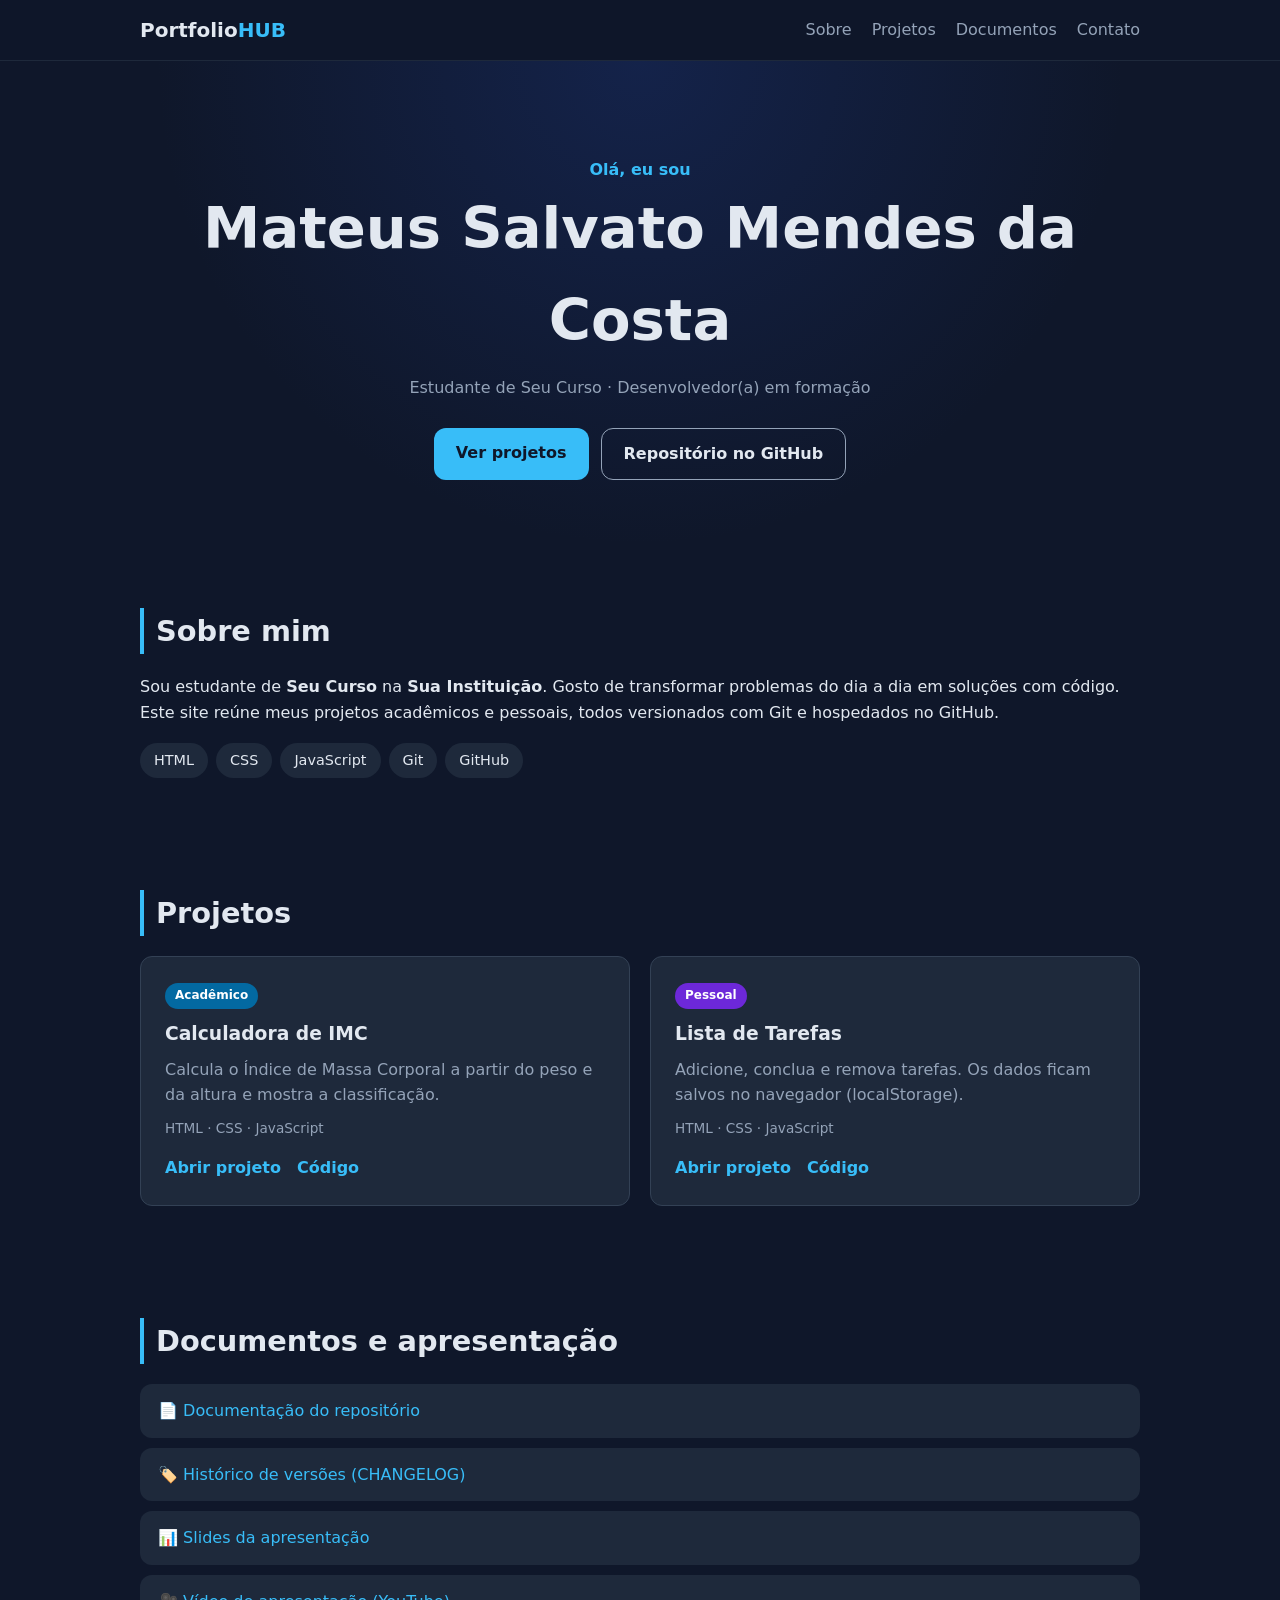
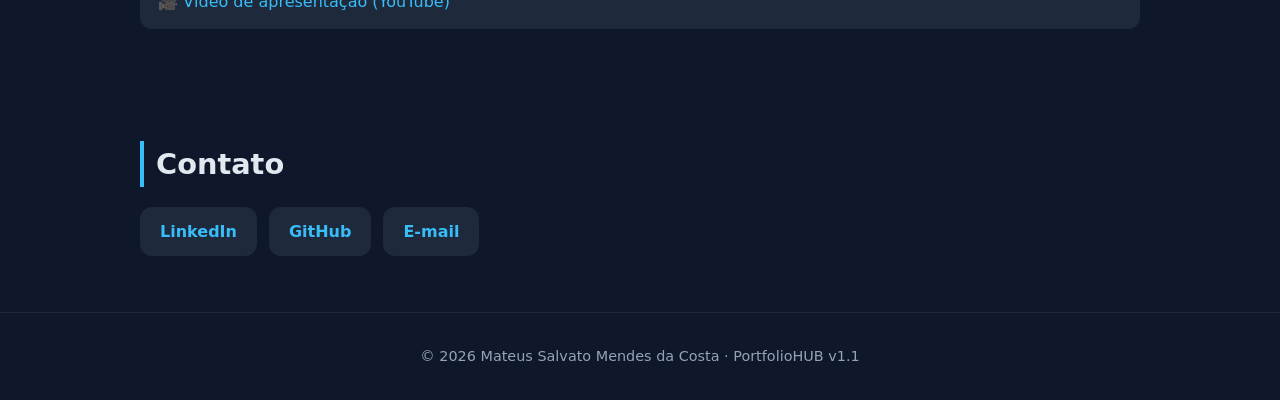
==== index.html @ 0f4beb52 "feat: versão inicial do portfólio com página web e calculadora de IMC" ====
<!DOCTYPE html>
<html lang="pt-BR">
<head>
  <meta charset="UTF-8">
  <meta name="viewport" content="width=device-width, initial-scale=1.0">
  <title>PortfolioHUB | Mateus Salvato Mendes da Costa</title>
  <meta name="description" content="Portfólio de projetos acadêmicos e pessoais de Mateus Salvato Mendes da Costa.">
  <link rel="stylesheet" href="assets/css/style.css">
</head>
<body>
  <header class="topo">
    <nav class="container nav">
      <a href="#inicio" class="logo">Portfolio<span>HUB</span></a>
      <ul>
        <li><a href="#sobre">Sobre</a></li>
        <li><a href="#projetos">Projetos</a></li>
        <li><a href="#documentos">Documentos</a></li>
        <li><a href="#contato">Contato</a></li>
      </ul>
    </nav>
  </header>

  <main>
    <section id="inicio" class="hero">
      <div class="container">
        <p class="tag">Olá, eu sou</p>
        <h1>Mateus Salvato Mendes da Costa</h1>
        <p class="sub">Estudante de Seu Curso · Desenvolvedor(a) em formação</p>
        <div class="botoes">
          <a class="btn" href="#projetos">Ver projetos</a>
          <a class="btn btn-sec" href="https://github.com/SEU-USUARIO/PortfolioHUB" target="_blank" rel="noopener">Repositório no GitHub</a>
        </div>
      </div>
    </section>

    <section id="sobre" class="container secao">
      <h2>Sobre mim</h2>
      <p>Sou estudante de <strong>Seu Curso</strong> na <strong>Sua Instituição</strong>. Gosto de transformar problemas do dia a dia em soluções com código. Este site reúne meus projetos acadêmicos e pessoais, todos versionados com Git e hospedados no GitHub.</p>
      <ul class="skills">
        <li>HTML</li><li>CSS</li><li>JavaScript</li><li>Git</li><li>GitHub</li>
      </ul>
    </section>

    <section id="projetos" class="container secao">
      <h2>Projetos</h2>
      <div class="cards">
        <article class="card">
          <span class="selo">Acadêmico</span>
          <h3>Calculadora de IMC</h3>
          <p>Calcula o Índice de Massa Corporal a partir do peso e da altura e mostra a classificação.</p>
          <p class="tec">HTML · CSS · JavaScript</p>
          <div class="links">
            <a href="projetos-academicos/calculadora-imc/">Abrir projeto</a>
            <a href="https://github.com/SEU-USUARIO/PortfolioHUB/tree/main/projetos-academicos/calculadora-imc" target="_blank" rel="noopener">Código</a>
          </div>
        </article>
        <article class="card">
          <span class="selo pessoal">Pessoal</span>
          <h3>Lista de Tarefas</h3>
          <p>Adicione, conclua e remova tarefas. Os dados ficam salvos no navegador (localStorage).</p>
          <p class="tec">HTML · CSS · JavaScript</p>
          <div class="links">
            <a href="projetos-pessoais/lista-de-tarefas/">Abrir projeto</a>
            <a href="https://github.com/SEU-USUARIO/PortfolioHUB/tree/main/projetos-pessoais/lista-de-tarefas" target="_blank" rel="noopener">Código</a>
          </div>
        </article>
      </div>
    </section>

    <section id="documentos" class="container secao">
      <h2>Documentos e apresentação</h2>
      <ul class="docs">
        <li><a href="https://github.com/SEU-USUARIO/PortfolioHUB/blob/main/documentacao/README.md" target="_blank" rel="noopener">📄 Documentação do repositório</a></li>
        <li><a href="https://github.com/SEU-USUARIO/PortfolioHUB/blob/main/CHANGELOG.md" target="_blank" rel="noopener">🏷️ Histórico de versões (CHANGELOG)</a></li>
        <li><a href="LINK-DOS-SLIDES" target="_blank" rel="noopener">📊 Slides da apresentação</a></li>
        <li><a href="LINK-DO-VIDEO" target="_blank" rel="noopener">🎥 Vídeo de apresentação (YouTube)</a></li>
      </ul>
    </section>

    <section id="contato" class="container secao">
      <h2>Contato</h2>
      <div class="contatos">
        <a href="https://www.linkedin.com/in/SEU-LINKEDIN" target="_blank" rel="noopener">LinkedIn</a>
        <a href="https://github.com/SEU-USUARIO" target="_blank" rel="noopener">GitHub</a>
        <a href="mailto:seu-email@exemplo.com">E-mail</a>
      </div>
    </section>
  </main>

  <footer class="rodape">
    <p>© <span id="ano"></span> Mateus Salvato Mendes da Costa · PortfolioHUB v1.1</p>
  </footer>

  <script>document.getElementById('ano').textContent = new Date().getFullYear();</script>
</body>
</html>
---- assets/css/style.css ----
:root {
  --fundo: #0f172a;
  --fundo-2: #1e293b;
  --texto: #e2e8f0;
  --suave: #94a3b8;
  --destaque: #38bdf8;
  --destaque-2: #a78bfa;
  --raio: 12px;
}

* { box-sizing: border-box; margin: 0; padding: 0; }
html { scroll-behavior: smooth; }
body {
  font-family: system-ui, -apple-system, "Segoe UI", Roboto, sans-serif;
  background: var(--fundo);
  color: var(--texto);
  line-height: 1.6;
}
a { color: var(--destaque); text-decoration: none; }
a:hover { text-decoration: underline; }

.container { width: min(1000px, 100% - 32px); margin-inline: auto; }

/* Topo */
.topo { position: sticky; top: 0; background: rgba(15, 23, 42, .9); backdrop-filter: blur(8px); border-bottom: 1px solid var(--fundo-2); z-index: 10; }
.nav { display: flex; align-items: center; justify-content: space-between; padding: 14px 0; gap: 16px; flex-wrap: wrap; }
.logo { font-weight: 800; font-size: 1.25rem; color: var(--texto); }
.logo span { color: var(--destaque); }
.nav ul { display: flex; gap: 20px; list-style: none; flex-wrap: wrap; }
.nav ul a { color: var(--suave); }
.nav ul a:hover { color: var(--texto); text-decoration: none; }

/* Hero */
.hero { padding: 96px 0 72px; text-align: center; background: radial-gradient(circle at top, #1e3a8a55, transparent 60%); }
.tag { color: var(--destaque); font-weight: 600; }
.hero h1 { font-size: clamp(2.2rem, 6vw, 3.6rem); }
.sub { color: var(--suave); margin: 8px 0 28px; }
.botoes { display: flex; gap: 12px; justify-content: center; flex-wrap: wrap; }
.btn { background: var(--destaque); color: var(--fundo); padding: 12px 22px; border-radius: var(--raio); font-weight: 700; }
.btn:hover { text-decoration: none; filter: brightness(1.1); }
.btn-sec { background: transparent; color: var(--texto); border: 1px solid var(--suave); }

/* Seções */
.secao { padding: 56px 0; }
.secao h2 { font-size: 1.8rem; margin-bottom: 20px; border-left: 4px solid var(--destaque); padding-left: 12px; }
.skills { display: flex; flex-wrap: wrap; gap: 8px; list-style: none; margin-top: 18px; }
.skills li { background: var(--fundo-2); padding: 6px 14px; border-radius: 999px; font-size: .9rem; }

/* Cards */
.cards { display: grid; grid-template-columns: repeat(auto-fit, minmax(260px, 1fr)); gap: 20px; }
.card { background: var(--fundo-2); padding: 24px; border-radius: var(--raio); border: 1px solid #334155; transition: transform .2s; }
.card:hover { transform: translateY(-4px); border-color: var(--destaque); }
.card h3 { margin: 10px 0 8px; }
.card p { color: var(--suave); }
.tec { font-size: .85rem; margin-top: 10px; }
.selo { display: inline-block; font-size: .75rem; font-weight: 700; padding: 3px 10px; border-radius: 999px; background: #0369a1; color: #fff; }
.selo.pessoal { background: #6d28d9; }
.links { display: flex; gap: 16px; margin-top: 16px; font-weight: 600; }

/* Documentos e contato */
.docs { list-style: none; display: grid; gap: 10px; }
.docs li { background: var(--fundo-2); padding: 14px 18px; border-radius: var(--raio); }
.contatos { display: flex; gap: 12px; flex-wrap: wrap; }
.contatos a { background: var(--fundo-2); padding: 12px 20px; border-radius: var(--raio); font-weight: 600; }

.rodape { text-align: center; color: var(--suave); padding: 32px 0; border-top: 1px solid var(--fundo-2); font-size: .9rem; }
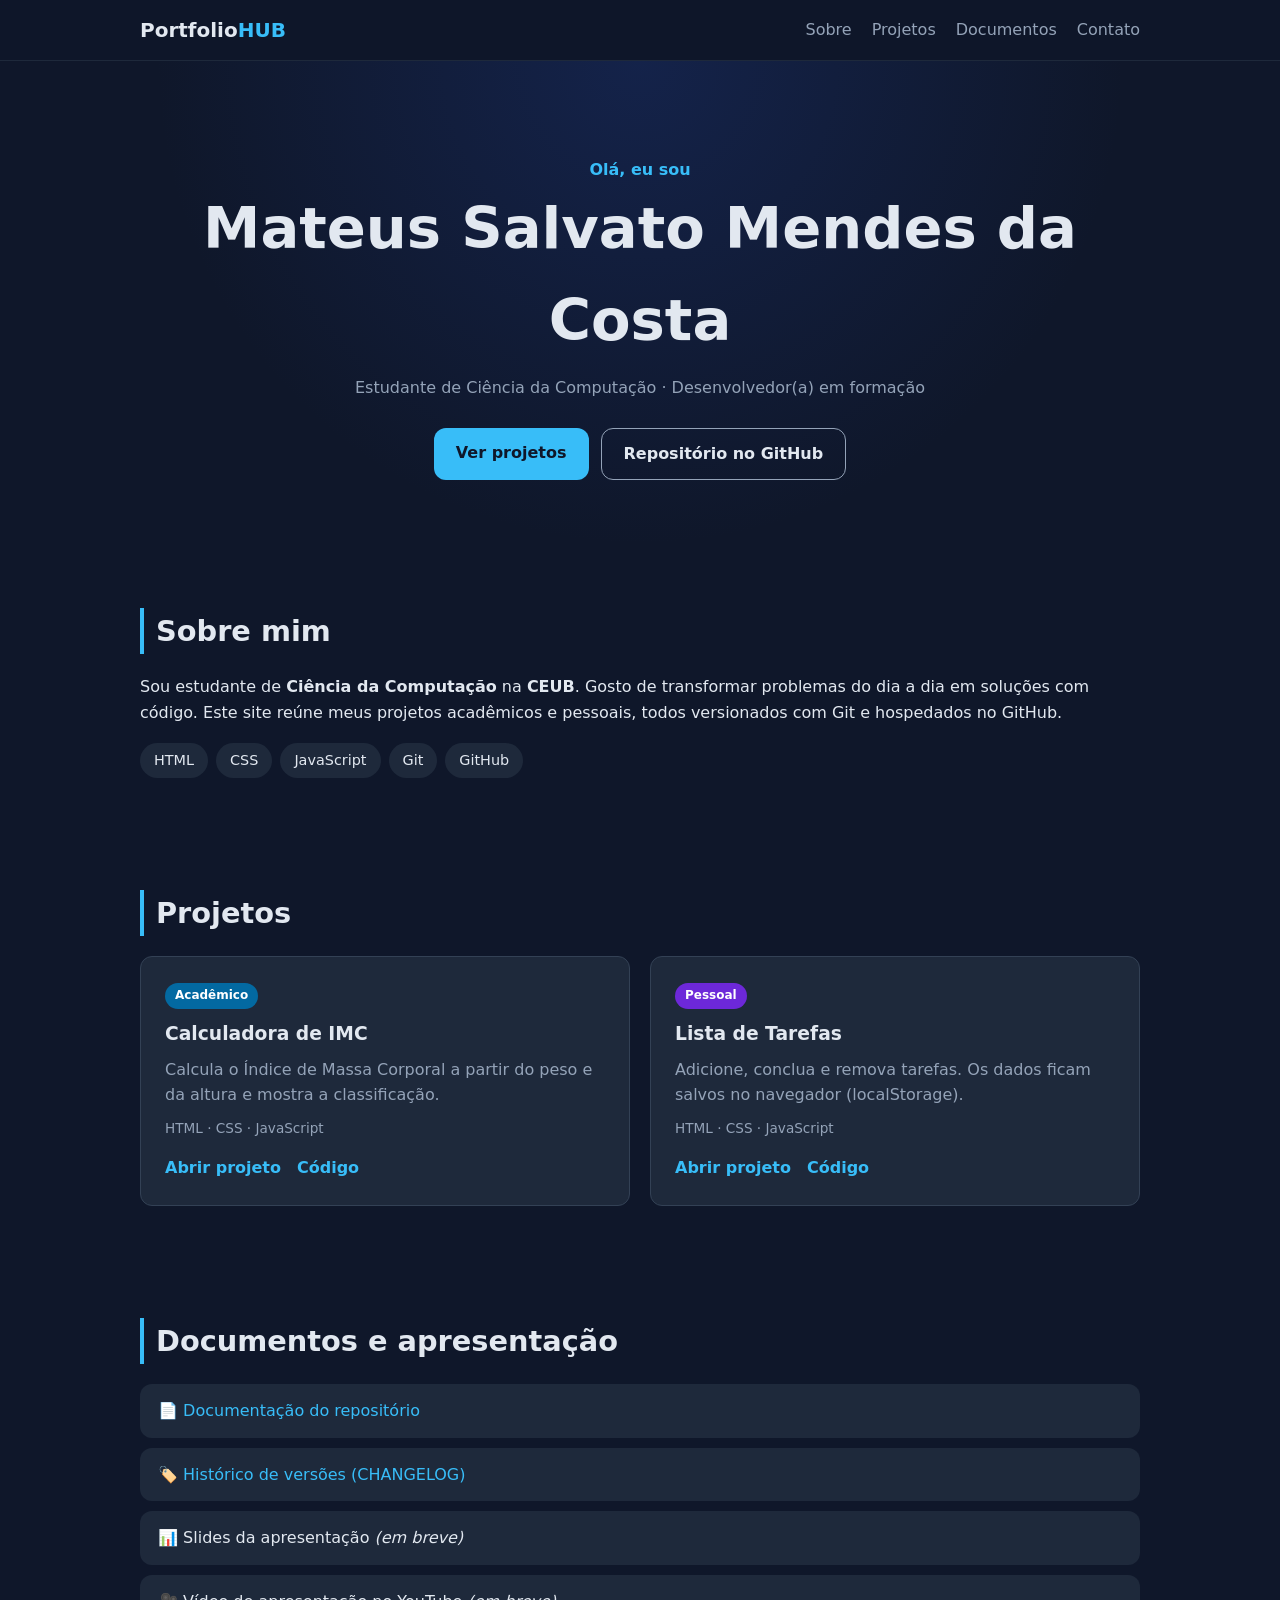
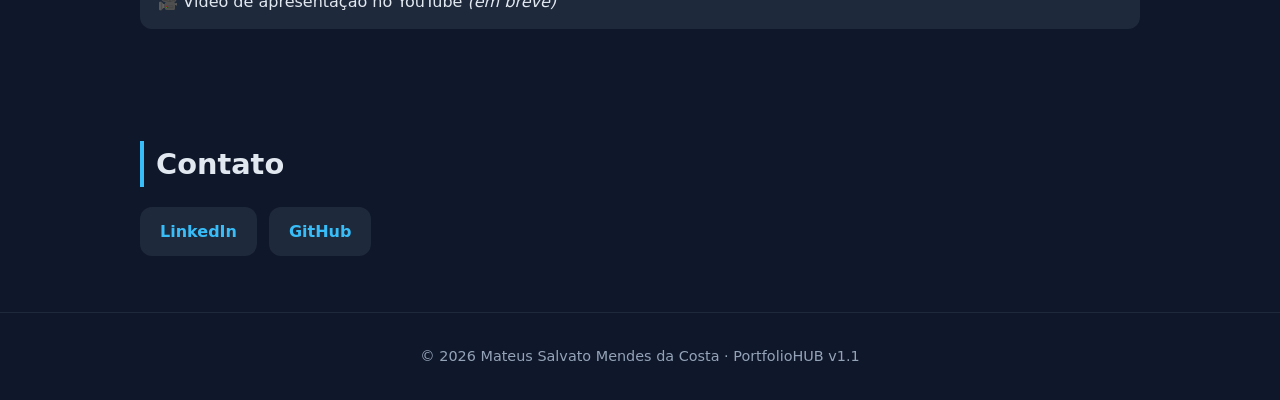
==== commit fb7cb8cb: "docs: adiciona dados pessoais, links do GitHub e LinkedIn" ====
--- a/index.html
+++ b/index.html
@@ -25,17 +25,17 @@
       <div class="container">
         <p class="tag">Olá, eu sou</p>
         <h1>Mateus Salvato Mendes da Costa</h1>
-        <p class="sub">Estudante de Seu Curso · Desenvolvedor(a) em formação</p>
+        <p class="sub">Estudante de Ciência da Computação · Desenvolvedor(a) em formação</p>
         <div class="botoes">
           <a class="btn" href="#projetos">Ver projetos</a>
-          <a class="btn btn-sec" href="https://github.com/SEU-USUARIO/PortfolioHUB" target="_blank" rel="noopener">Repositório no GitHub</a>
+          <a class="btn btn-sec" href="https://github.com/salvalean123/PortfolioHUB" target="_blank" rel="noopener">Repositório no GitHub</a>
         </div>
       </div>
     </section>
 
     <section id="sobre" class="container secao">
       <h2>Sobre mim</h2>
-      <p>Sou estudante de <strong>Seu Curso</strong> na <strong>Sua Instituição</strong>. Gosto de transformar problemas do dia a dia em soluções com código. Este site reúne meus projetos acadêmicos e pessoais, todos versionados com Git e hospedados no GitHub.</p>
+      <p>Sou estudante de <strong>Ciência da Computação</strong> na <strong>CEUB</strong>. Gosto de transformar problemas do dia a dia em soluções com código. Este site reúne meus projetos acadêmicos e pessoais, todos versionados com Git e hospedados no GitHub.</p>
       <ul class="skills">
         <li>HTML</li><li>CSS</li><li>JavaScript</li><li>Git</li><li>GitHub</li>
       </ul>
@@ -51,7 +51,7 @@
           <p class="tec">HTML · CSS · JavaScript</p>
           <div class="links">
             <a href="projetos-academicos/calculadora-imc/">Abrir projeto</a>
-            <a href="https://github.com/SEU-USUARIO/PortfolioHUB/tree/main/projetos-academicos/calculadora-imc" target="_blank" rel="noopener">Código</a>
+            <a href="https://github.com/salvalean123/PortfolioHUB/tree/main/projetos-academicos/calculadora-imc" target="_blank" rel="noopener">Código</a>
           </div>
         </article>
         <article class="card">
@@ -61,7 +61,7 @@
           <p class="tec">HTML · CSS · JavaScript</p>
           <div class="links">
             <a href="projetos-pessoais/lista-de-tarefas/">Abrir projeto</a>
-            <a href="https://github.com/SEU-USUARIO/PortfolioHUB/tree/main/projetos-pessoais/lista-de-tarefas" target="_blank" rel="noopener">Código</a>
+            <a href="https://github.com/salvalean123/PortfolioHUB/tree/main/projetos-pessoais/lista-de-tarefas" target="_blank" rel="noopener">Código</a>
           </div>
         </article>
       </div>
@@ -70,19 +70,18 @@
     <section id="documentos" class="container secao">
       <h2>Documentos e apresentação</h2>
       <ul class="docs">
-        <li><a href="https://github.com/SEU-USUARIO/PortfolioHUB/blob/main/documentacao/README.md" target="_blank" rel="noopener">📄 Documentação do repositório</a></li>
-        <li><a href="https://github.com/SEU-USUARIO/PortfolioHUB/blob/main/CHANGELOG.md" target="_blank" rel="noopener">🏷️ Histórico de versões (CHANGELOG)</a></li>
-        <li><a href="LINK-DOS-SLIDES" target="_blank" rel="noopener">📊 Slides da apresentação</a></li>
-        <li><a href="LINK-DO-VIDEO" target="_blank" rel="noopener">🎥 Vídeo de apresentação (YouTube)</a></li>
+        <li><a href="https://github.com/salvalean123/PortfolioHUB/blob/main/documentacao/README.md" target="_blank" rel="noopener">📄 Documentação do repositório</a></li>
+        <li><a href="https://github.com/salvalean123/PortfolioHUB/blob/main/CHANGELOG.md" target="_blank" rel="noopener">🏷️ Histórico de versões (CHANGELOG)</a></li>
+        <li>📊 Slides da apresentação <em>(em breve)</em></li>
+        <li>🎥 Vídeo de apresentação no YouTube <em>(em breve)</em></li>
       </ul>
     </section>
 
     <section id="contato" class="container secao">
       <h2>Contato</h2>
       <div class="contatos">
-        <a href="https://www.linkedin.com/in/SEU-LINKEDIN" target="_blank" rel="noopener">LinkedIn</a>
-        <a href="https://github.com/SEU-USUARIO" target="_blank" rel="noopener">GitHub</a>
-        <a href="mailto:seu-email@exemplo.com">E-mail</a>
+        <a href="https://www.linkedin.com/in/mateus-salvato-68b724317" target="_blank" rel="noopener">LinkedIn</a>
+        <a href="https://github.com/salvalean123" target="_blank" rel="noopener">GitHub</a>
       </div>
     </section>
   </main>
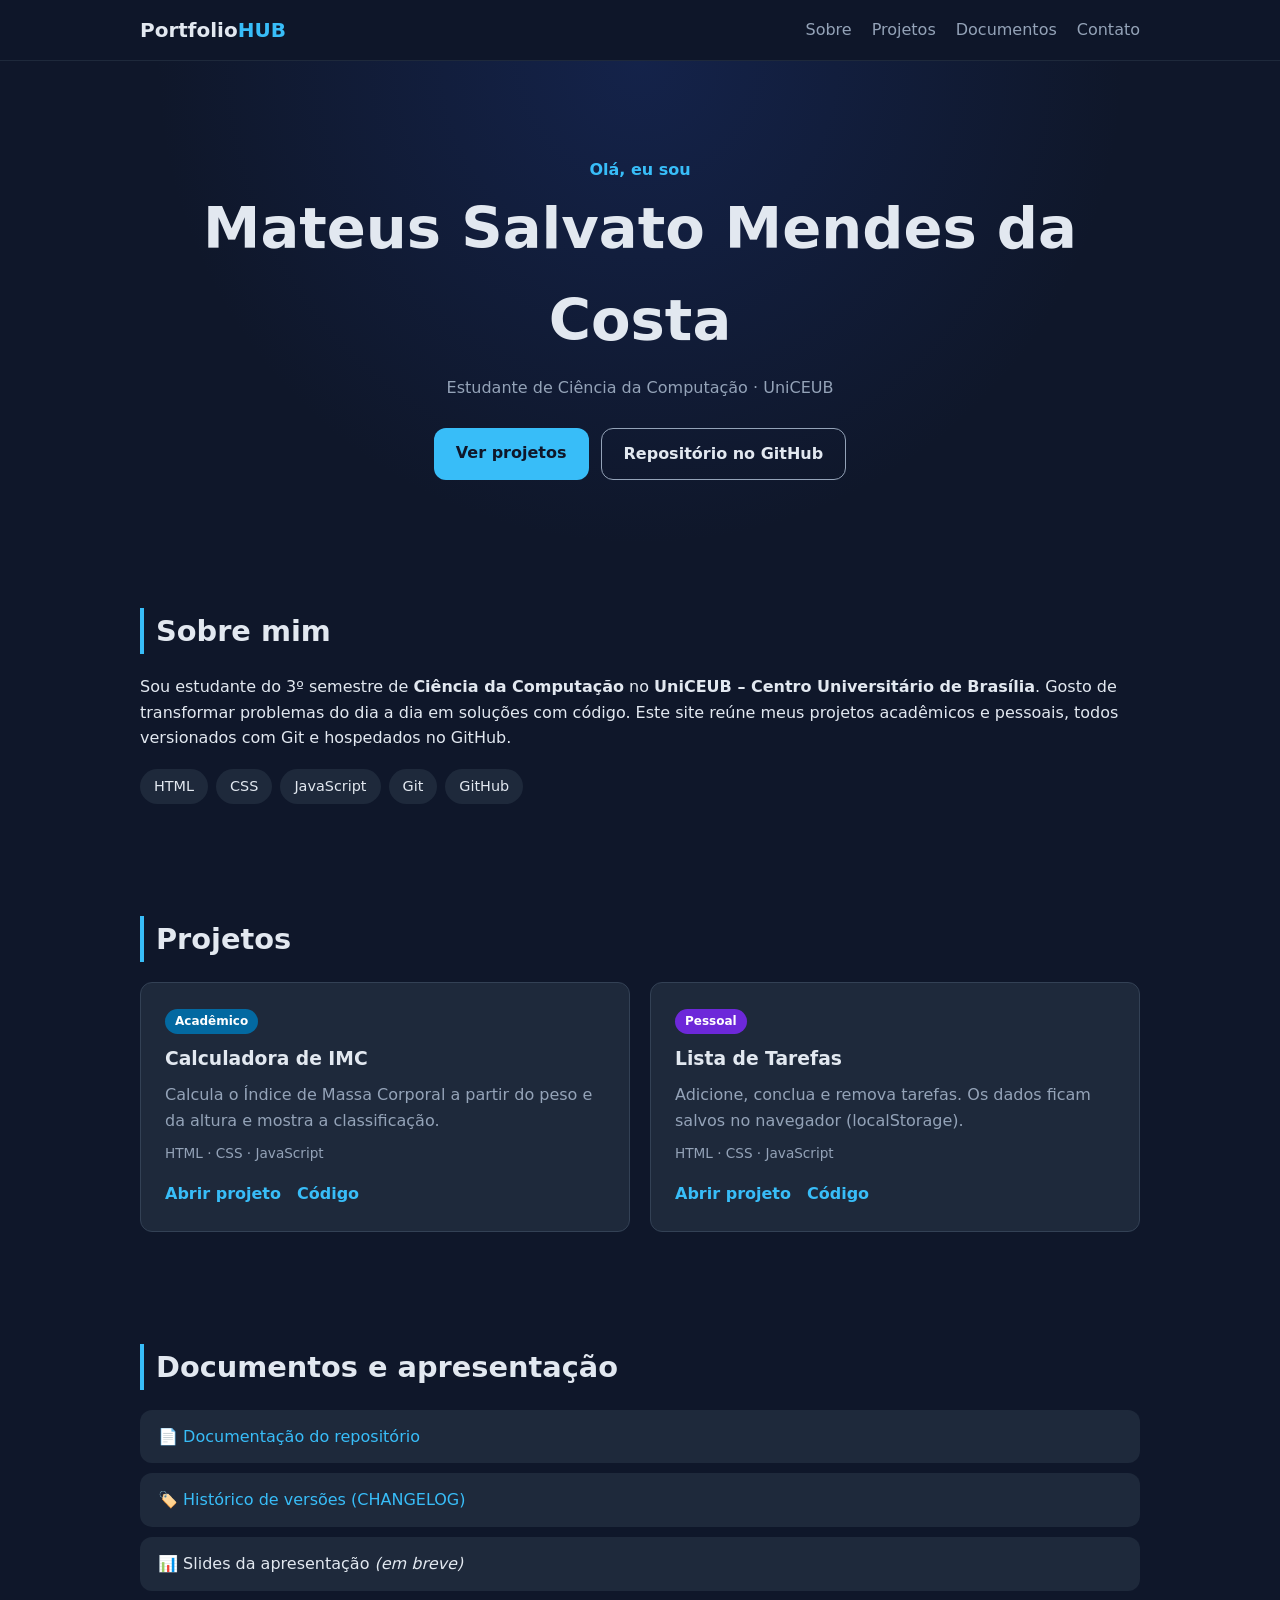
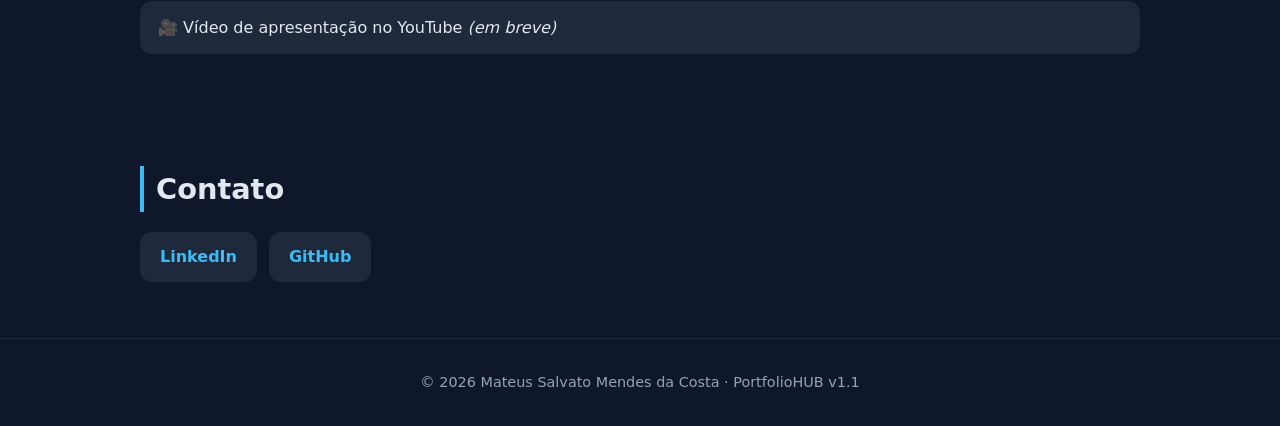
==== commit 9cc86933: "docs: atualiza instituição para UniCEUB e adiciona semestre" ====
--- a/index.html
+++ b/index.html
@@ -25,7 +25,7 @@
       <div class="container">
         <p class="tag">Olá, eu sou</p>
         <h1>Mateus Salvato Mendes da Costa</h1>
-        <p class="sub">Estudante de Ciência da Computação · Desenvolvedor(a) em formação</p>
+        <p class="sub">Estudante de Ciência da Computação · UniCEUB</p>
         <div class="botoes">
           <a class="btn" href="#projetos">Ver projetos</a>
           <a class="btn btn-sec" href="https://github.com/salvalean123/PortfolioHUB" target="_blank" rel="noopener">Repositório no GitHub</a>
@@ -35,7 +35,7 @@
 
     <section id="sobre" class="container secao">
       <h2>Sobre mim</h2>
-      <p>Sou estudante de <strong>Ciência da Computação</strong> na <strong>CEUB</strong>. Gosto de transformar problemas do dia a dia em soluções com código. Este site reúne meus projetos acadêmicos e pessoais, todos versionados com Git e hospedados no GitHub.</p>
+      <p>Sou estudante do 3º semestre de <strong>Ciência da Computação</strong> no <strong>UniCEUB – Centro Universitário de Brasília</strong>. Gosto de transformar problemas do dia a dia em soluções com código. Este site reúne meus projetos acadêmicos e pessoais, todos versionados com Git e hospedados no GitHub.</p>
       <ul class="skills">
         <li>HTML</li><li>CSS</li><li>JavaScript</li><li>Git</li><li>GitHub</li>
       </ul>
